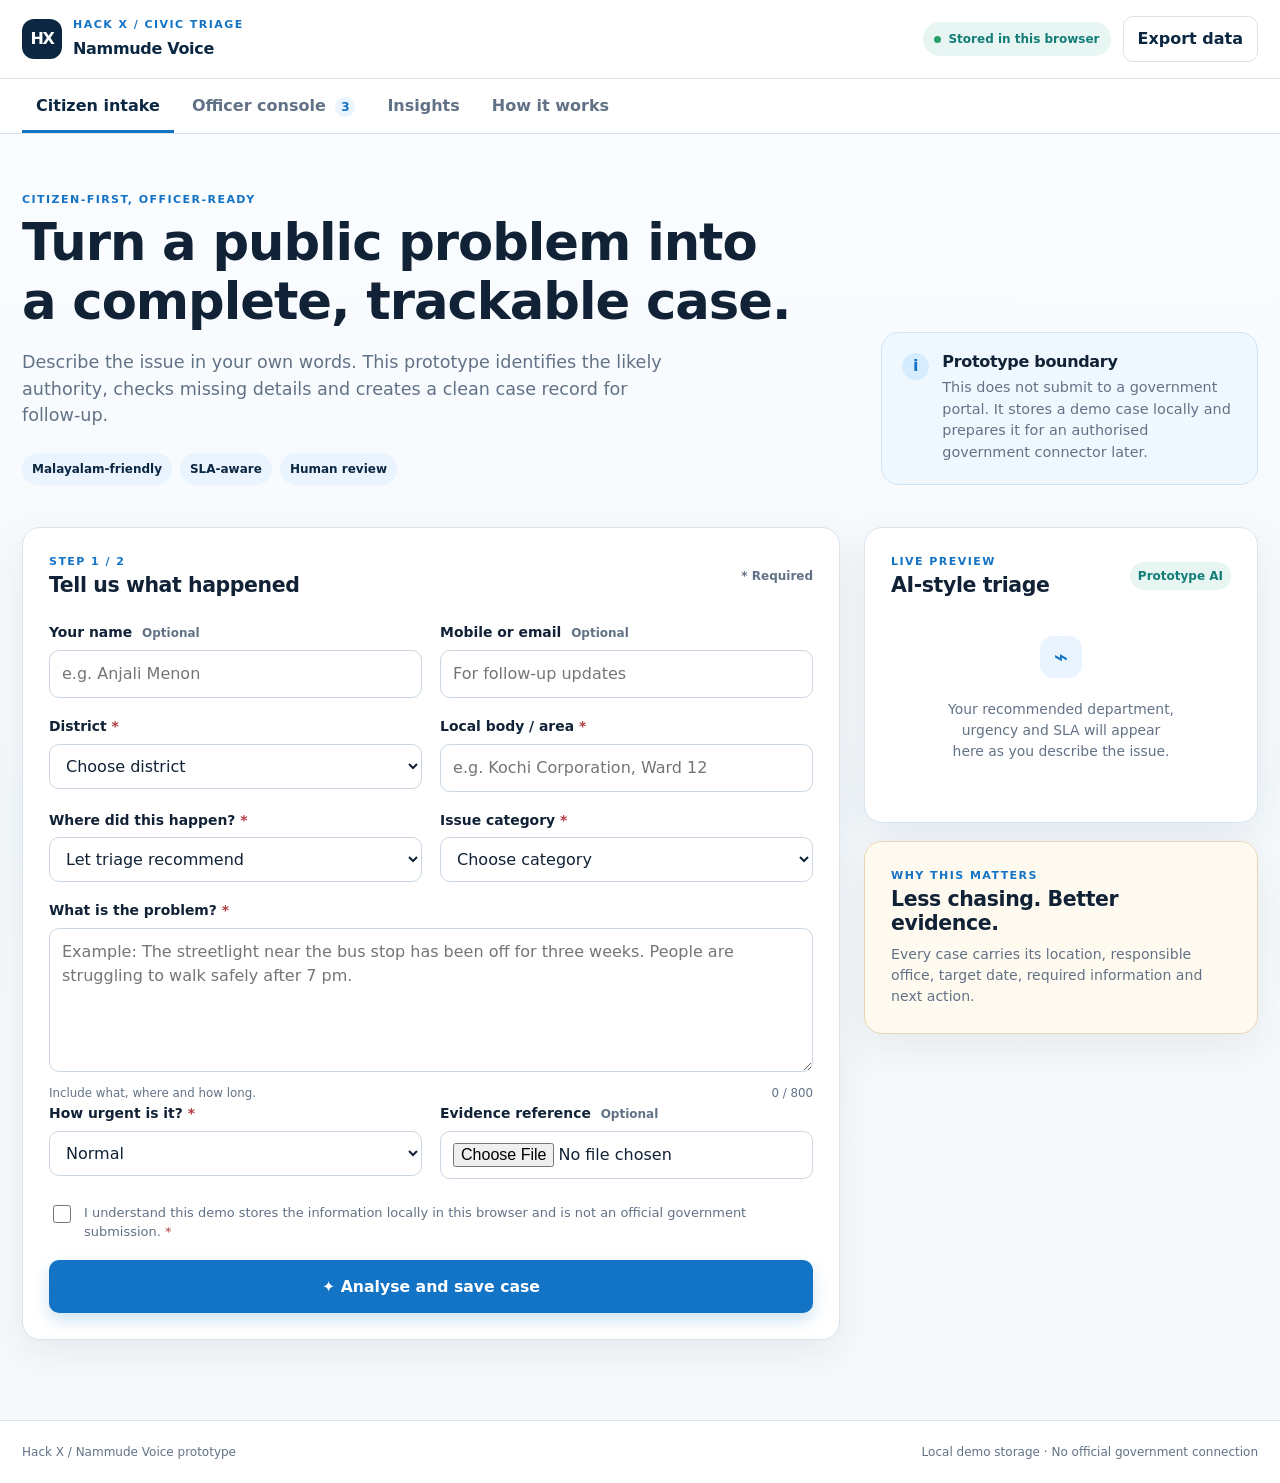
==== index.html @ bf7d6783 "Initial commit of civic triage prototype" ====
<!DOCTYPE html>
<html lang="en"><head><meta http-equiv="Content-Type" content="text/html; charset=UTF-8">
  <meta name="viewport" content="width=device-width, initial-scale=1">
  <meta name="description" content="Hack X civic grievance triage prototype for Kerala-first public service resolution.">
  <title>Hack X | Civic Triage</title>
  <link rel="stylesheet" href="./index_files/styles.css">
</head>
<body>
  <a class="skip-link" href="https://superlative-tiramisu-d3caed.netlify.app/#main-content">Skip to main content</a>

  <header class="topbar">
    <div class="brand-lockup" aria-label="Hack X Civic Triage">
      <div class="brand-mark" aria-hidden="true">HX</div>
      <div>
        <p class="eyebrow">HACK X / CIVIC TRIAGE</p>
        <p class="brand-name">Nammude Voice</p>
      </div>
    </div>
    <div class="topbar-actions">
      <span class="storage-pill"><span class="status-dot" aria-hidden="true"></span> Stored in this browser</span>
      <button class="button button-quiet" id="export-top" type="button">Export data</button>
    </div>
  </header>

  <nav class="main-nav" aria-label="Primary navigation">
    <button class="nav-tab is-active" data-view="citizen" type="button">Citizen intake</button>
    <button class="nav-tab" data-view="officer" type="button">Officer console <span class="nav-count" id="nav-active-count">3</span></button>
    <button class="nav-tab" data-view="insights" type="button">Insights</button>
    <button class="nav-tab" data-view="about" type="button">How it works</button>
  </nav>

  <main id="main-content" class="page-shell">
    <section class="view is-visible" id="view-citizen" aria-labelledby="citizen-title">
      <div class="hero-grid">
        <div class="hero-copy">
          <p class="section-kicker">Citizen-first, officer-ready</p>
          <h1 id="citizen-title">Turn a public problem into a complete, trackable case.</h1>
          <p class="hero-lede">Describe the issue in your own words. This prototype identifies the likely authority, checks missing details and creates a clean case record for follow-up.</p>
          <div class="hero-badges" aria-label="Prototype capabilities">
            <span>Malayalam-friendly</span>
            <span>SLA-aware</span>
            <span>Human review</span>
          </div>
        </div>
        <aside class="hero-note" aria-label="Important prototype note">
          <div class="note-icon" aria-hidden="true">i</div>
          <div>
            <h2>Prototype boundary</h2>
            <p>This does not submit to a government portal. It stores a demo case locally and prepares it for an authorised government connector later.</p>
          </div>
        </aside>
      </div>

      <div class="content-grid intake-layout">
        <form id="complaint-form" class="card form-card" novalidate="">
          <div class="card-heading">
            <div>
              <p class="section-kicker">Step 1 / 2</p>
              <h2>Tell us what happened</h2>
            </div>
            <span class="required-note">* Required</span>
          </div>

          <div class="field-grid two-col">
            <div class="field">
              <label for="citizen-name">Your name <span class="optional">Optional</span></label>
              <input id="citizen-name" name="citizenName" autocomplete="name" placeholder="e.g. Anjali Menon">
            </div>
            <div class="field">
              <label for="citizen-contact">Mobile or email <span class="optional">Optional</span></label>
              <input id="citizen-contact" name="contact" autocomplete="email" placeholder="For follow-up updates">
            </div>
          </div>

          <div class="field-grid two-col">
            <div class="field">
              <label for="district">District <span class="required">*</span></label>
              <select id="district" name="district" required="">
                <option value="">Choose district</option>
                <option>Thiruvananthapuram</option><option>Kollam</option><option>Pathanamthitta</option>
                <option>Alappuzha</option><option>Kottayam</option><option>Idukki</option>
                <option>Ernakulam</option><option>Thrissur</option><option>Palakkad</option>
                <option>Malappuram</option><option>Kozhikode</option><option>Wayanad</option>
                <option>Kannur</option><option>Kasaragod</option>
              </select>
            </div>
            <div class="field">
              <label for="locality">Local body / area <span class="required">*</span></label>
              <input id="locality" name="locality" required="" placeholder="e.g. Kochi Corporation, Ward 12">
            </div>
          </div>

          <div class="field-grid two-col">
            <div class="field">
              <label for="department">Where did this happen? <span class="required">*</span></label>
              <select id="department" name="department" required="">
                <option value="">Let triage recommend</option>
                <option>Local Self Government</option><option>Revenue</option><option>Public Works</option>
                <option>Health and Family Welfare</option><option>General Education</option><option>Home / Police</option>
                <option>Water Resources</option><option>Electricity</option><option>Not sure</option>
              </select>
            </div>
            <div class="field">
              <label for="category">Issue category <span class="required">*</span></label>
              <select id="category" name="category" required="">
                <option value="">Choose category</option>
                <option>Road or streetlight</option><option>Waste or drainage</option><option>Permit or certificate delay</option>
                <option>Land or revenue record</option><option>Water or electricity</option><option>Health service</option>
                <option>Education service</option><option>Police or safety</option><option>Other</option>
              </select>
            </div>
          </div>

          <div class="field">
            <label for="description">What is the problem? <span class="required">*</span></label>
            <textarea id="description" name="description" rows="5" required="" minlength="20" placeholder="Example: The streetlight near the bus stop has been off for three weeks. People are struggling to walk safely after 7 pm."></textarea>
            <div class="field-meta"><span>Include what, where and how long.</span><span id="char-count">0 / 800</span></div>
          </div>

          <div class="field-grid two-col">
            <div class="field">
              <label for="urgency">How urgent is it? <span class="required">*</span></label>
              <select id="urgency" name="urgency" required="">
                <option value="normal">Normal</option><option value="priority">Priority — affecting many people</option><option value="urgent">Urgent — immediate safety risk</option>
              </select>
            </div>
            <div class="field">
              <label for="evidence">Evidence reference <span class="optional">Optional</span></label>
              <input id="evidence" name="evidence" type="file" accept="image/*">
            </div>
          </div>

          <div class="consent-row">
            <input id="consent" name="consent" type="checkbox" required="">
            <label for="consent">I understand this demo stores the information locally in this browser and is not an official government submission. <span class="required">*</span></label>
          </div>
          <p class="form-error" id="form-error" role="alert" hidden=""></p>
          <button class="button button-primary button-large" type="submit"><span aria-hidden="true">✦</span> Analyse and save case</button>
        </form>

        <aside class="triage-column" aria-label="Live triage preview">
          <div class="card triage-card" aria-live="polite">
            <div class="card-heading compact">
              <div><p class="section-kicker">Live preview</p><h2>AI-style triage</h2></div>
              <span class="ai-chip">Prototype AI</span>
            </div>
            <div id="triage-empty" class="empty-state small">
              <div class="empty-icon" aria-hidden="true">⌁</div>
              <p>Your recommended department, urgency and SLA will appear here as you describe the issue.</p>
            </div>
            <div id="triage-result" hidden="">
              <div class="triage-route">
                <div class="route-icon" id="triage-route-icon" aria-hidden="true">L</div>
                <div><span class="label-muted">Recommended owner</span><strong id="triage-department">—</strong><span id="triage-reason" class="helper-text">—</span></div>
              </div>
              <div class="metric-row">
                <div class="metric-box"><span class="label-muted">Priority</span><strong id="triage-priority">—</strong></div>
                <div class="metric-box"><span class="label-muted">Target SLA</span><strong id="triage-sla">—</strong></div>
              </div>
              <div class="confidence-line"><span>Routing confidence</span><strong id="triage-confidence">—</strong></div>
              <div class="confidence-track"><span id="triage-confidence-bar"></span></div>
              <div class="triage-checklist"><p class="label-muted">Case readiness</p><ul id="readiness-list"></ul></div>
            </div>
          </div>
          <div class="card promise-card">
            <p class="section-kicker">Why this matters</p>
            <h2>Less chasing. Better evidence.</h2>
            <p>Every case carries its location, responsible office, target date, required information and next action.</p>
          </div>
        </aside>
      </div>
    </section>

    <section class="view" id="view-officer" aria-labelledby="officer-title" hidden="">
      <div class="view-heading">
        <div><p class="section-kicker">Officer workspace</p><h1 id="officer-title">Resolve the right cases first.</h1><p>One queue for priority, SLA risk and citizen follow-up.</p></div>
        <div class="view-actions"><button class="button button-secondary" id="seed-demo" type="button">Restore demo cases</button><button class="button button-quiet" id="export-officer" type="button">Export JSON</button></div>
      </div>
      <div class="stats-grid" id="stats-grid"><article class="stat-card blue"><span class="label-muted">Active cases</span><strong>3</strong><p>Needs an officer action</p></article><article class="stat-card red"><span class="label-muted">SLA at risk</span><strong>2</strong><p>Due within 48 hours or overdue</p></article><article class="stat-card amber"><span class="label-muted">Priority queue</span><strong>2</strong><p>Urgent and priority cases</p></article><article class="stat-card teal"><span class="label-muted">Resolved</span><strong>1</strong><p>Citizen-facing outcome recorded</p></article></div>
      <div class="card queue-card">
        <div class="queue-toolbar">
          <div><h2>Case queue</h2><p class="helper-text">Select a case to review triage, add an action and update its status.</p></div>
          <div class="toolbar-controls"><label class="sr-only" for="case-search">Search cases</label><input id="case-search" placeholder="Search ID, area or issue"><label class="sr-only" for="case-filter">Filter cases</label><select id="case-filter"><option value="all">All cases</option><option value="active">Active only</option><option value="priority">Priority and urgent</option><option value="sla">SLA at risk</option><option value="resolved">Resolved</option></select></div>
        </div>
        <div class="case-list" id="case-list"><article class="case-row" data-case-id="HX-260820-0714">
        <div><span class="case-id">HX-260820-0714</span><strong>Kottayam Municipality, Ward 4</strong><p>Kottayam</p></div>
        <div><span class="priority-badge urgent">Urgent</span><strong>Waste or drainage</strong><p>Open waste has accumulated beside the public drain near the market. The smell is affecting…</p></div>
        <div><span class="label-muted">Owner</span><strong>Local Self Government</strong><p>Sanitation response team</p></div>
        <div><span class="label-muted">SLA</span><span class="status-badge rejected">10d overdue</span><p>Due 23 Aug 2026</p></div>
        <button class="button button-secondary" type="button" data-open-case="HX-260820-0714">Review</button>
      </article><article class="case-row" data-case-id="HX-260825-1042">
        <div><span class="case-id">HX-260825-1042</span><strong>Kochi Corporation, Ward 12</strong><p>Ernakulam</p></div>
        <div><span class="priority-badge priority">Priority</span><strong>Road or streetlight</strong><p>The streetlight near the bus stop has been off for three weeks. Older people and students …</p></div>
        <div><span class="label-muted">Owner</span><strong>Local Self Government</strong><p>Ward service desk</p></div>
        <div><span class="label-muted">SLA</span><span class="status-badge rejected">4d overdue</span><p>Due 29 Aug 2026</p></div>
        <button class="button button-secondary" type="button" data-open-case="HX-260825-1042">Review</button>
      </article><article class="case-row" data-case-id="HX-260817-0522">
        <div><span class="case-id">HX-260817-0522</span><strong>Government Higher Secondary School</strong><p>Thrissur</p></div>
        <div><span class="priority-badge priority">Priority</span><strong>Education service</strong><p>The disability certificate support desk has not replied to the student application even af…</p></div>
        <div><span class="label-muted">Owner</span><strong>General Education</strong><p>School nodal officer</p></div>
        <div><span class="label-muted">SLA</span><span class="status-badge resolved">Resolved</span><p>Due 31 Aug 2026</p></div>
        <button class="button button-secondary" type="button" data-open-case="HX-260817-0522">Review</button>
      </article><article class="case-row" data-case-id="HX-260824-0881">
        <div><span class="case-id">HX-260824-0881</span><strong>Tirur Village Office</strong><p>Malappuram</p></div>
        <div><span class="priority-badge normal">Normal</span><strong>Land or revenue record</strong><p>My land tax receipt and mutation request have been pending since the application was submi…</p></div>
        <div><span class="label-muted">Owner</span><strong>Revenue</strong><p>Revenue nodal desk</p></div>
        <div><span class="label-muted">SLA</span><span class="status-badge progress">13d left</span><p>Due 14 Sept 2026</p></div>
        <button class="button button-secondary" type="button" data-open-case="HX-260824-0881">Review</button>
      </article></div>
      </div>
      <div class="case-detail-drawer" id="case-detail" role="dialog" aria-modal="true" aria-label="Case review" tabindex="-1" hidden=""></div>
    </section>

    <section class="view" id="view-insights" aria-labelledby="insights-title" hidden="">
      <div class="view-heading"><div><p class="section-kicker">System intelligence</p><h1 id="insights-title">See the pressure points.</h1><p>Prototype analytics separate volume, delay and citizen experience.</p></div><div class="insight-date" id="insight-date">Updated 02 Sept 2026, 10:37 am</div></div>
      <div class="insights-grid">
        <div class="card chart-card"><div class="card-heading compact"><div><p class="section-kicker">Routing demand</p><h2>Cases by owner</h2></div></div><div id="department-chart" class="bar-chart"><div class="bar-item"><span>Local Self Government</span><div class="bar-track"><div class="bar-fill" style="width:100%"></div></div><span class="bar-number">2</span></div><div class="bar-item"><span>Revenue</span><div class="bar-track"><div class="bar-fill" style="width:50%"></div></div><span class="bar-number">1</span></div><div class="bar-item"><span>General Education</span><div class="bar-track"><div class="bar-fill" style="width:50%"></div></div><span class="bar-number">1</span></div></div></div>
        <div class="card chart-card"><div class="card-heading compact"><div><p class="section-kicker">Citizen experience</p><h2>Case outcomes</h2></div></div><div id="outcome-chart" class="outcome-chart"><div class="outcome-item"><strong>1</strong><span>New</span></div><div class="outcome-item"><strong>2</strong><span>In progress</span></div><div class="outcome-item"><strong>1</strong><span>Resolved</span></div></div></div>
        <div class="card chart-card full-width"><div class="card-heading compact"><div><p class="section-kicker">Root-cause signal</p><h2>What Hack X should help government fix</h2></div></div><div id="root-cause-list" class="root-cause-list"><div class="root-cause"><strong>Routing uncertainty <span class="nav-count">0</span></strong><p>Improve department selection and authority mapping.</p></div><div class="root-cause"><strong>Missing evidence <span class="nav-count">0</span></strong><p>Prompt for application numbers, photos or location proof.</p></div><div class="root-cause"><strong>SLA pressure <span class="nav-count">2</span></strong><p>Escalate ageing cases before the deadline.</p></div><div class="root-cause"><strong>Cross-office handoff <span class="nav-count">1</span></strong><p>Keep one accountable case owner across offices.</p></div><div class="root-cause"><strong>Citizen follow-up <span class="nav-count">1</span></strong><p>Record the evidence behind every closure.</p></div><div class="root-cause"><strong>Language access <span class="nav-count">0</span></strong><p>Add Malayalam voice and assisted call-centre support in the next pilot.</p></div></div></div>
      </div>
    </section>

    <section class="view" id="view-about" aria-labelledby="about-title" hidden="">
      <div class="view-heading"><div><p class="section-kicker">Prototype architecture</p><h1 id="about-title">Built to complement official portals.</h1><p>Hack X is the triage and resolution intelligence layer between citizens, officers and authorised government systems.</p></div></div>
      <div class="architecture-grid">
        <article class="card architecture-card"><span class="step-number">01</span><h2>Citizen intake</h2><p>Voice, Malayalam, English, WhatsApp-style text, location and evidence are converted into structured case data.</p></article>
        <article class="card architecture-card"><span class="step-number">02</span><h2>Human-readable triage</h2><p>Rules recommend the department, urgency and SLA while keeping confidence and reasoning visible to the reviewer.</p></article>
        <article class="card architecture-card"><span class="step-number">03</span><h2>Officer action</h2><p>Officers get a prioritised queue, missing-information prompts, handoff ownership and scheduled follow-up.</p></article>
        <article class="card architecture-card"><span class="step-number">04</span><h2>Measured resolution</h2><p>Management sees repeat complaints, SLA risk, citizen confirmation and root causes—not only closure counts.</p></article>
      </div>
      <div class="card safety-card"><div class="note-icon" aria-hidden="true">✓</div><div><h2>Safety boundary</h2><p>The AI-style classifier is a transparent demo heuristic. It must not make final legal, disciplinary, eligibility, police-investigation or corruption findings. An authorised human must approve routing, replies and closure.</p></div></div>
    </section>
  </main>

  <footer class="footer"><p>Hack X / Nammude Voice prototype</p><p>Local demo storage · No official government connection</p></footer>
  <div class="toast" id="toast" role="status" aria-live="polite" hidden=""></div>
 <script src="./index_files/app.js"></script>
</body></html>
---- index_files/styles.css ----
:root {
  --ink: #112236;
  --muted: #627286;
  --line: #d9e3ec;
  --soft: #f4f8fb;
  --paper: #ffffff;
  --navy: #0b2741;
  --blue: #1373c5;
  --blue-soft: #eaf4ff;
  --teal: #147d78;
  --teal-soft: #e7f6f3;
  --amber: #a46213;
  --amber-soft: #fff4dd;
  --red: #b23a42;
  --red-soft: #fff0f1;
  --shadow: 0 14px 40px rgba(24, 48, 77, .08);
  --radius: 18px;
  font-family: Inter, ui-sans-serif, system-ui, -apple-system, BlinkMacSystemFont, "Segoe UI", sans-serif;
  color: var(--ink);
  background: #f7fafc;
  font-synthesis: none;
}

* { box-sizing: border-box; }
html { scroll-behavior: smooth; }
body { margin: 0; min-width: 320px; background: linear-gradient(180deg, #fbfdff 0%, #f5f9fc 55%, #f7fafc 100%); line-height: 1.5; }
button, input, select, textarea { font: inherit; }
button { cursor: pointer; }
button:focus-visible, input:focus-visible, select:focus-visible, textarea:focus-visible, a:focus-visible { outline: 3px solid #86c9ff; outline-offset: 2px; }
h1, h2, h3, p { margin-top: 0; }
h1, h2, h3 { line-height: 1.16; letter-spacing: -.02em; }
h1 { font-size: clamp(2rem, 4vw, 3.9rem); max-width: 770px; margin-bottom: 18px; }
h2 { font-size: 1.28rem; margin-bottom: 8px; }
p { color: var(--muted); }

.skip-link { position: absolute; left: 14px; top: -60px; background: var(--navy); color: white; padding: 10px 14px; border-radius: 0 0 8px 8px; z-index: 20; }
.skip-link:focus { top: 0; }
.topbar { min-height: 78px; display: flex; align-items: center; justify-content: space-between; gap: 20px; padding: 16px max(22px, calc((100vw - 1240px) / 2)); background: rgba(255,255,255,.93); border-bottom: 1px solid var(--line); }
.brand-lockup, .topbar-actions, .hero-badges, .view-actions, .toolbar-controls, .card-heading, .confidence-line, .consent-row, .triage-route, .footer { display: flex; align-items: center; }
.brand-lockup { gap: 11px; }
.brand-mark { width: 40px; height: 40px; display: grid; place-items: center; border-radius: 12px; color: white; font-weight: 850; background: var(--navy); letter-spacing: -.08em; }
.eyebrow, .section-kicker { margin: 0 0 4px; color: var(--blue); font-size: .69rem; font-weight: 800; letter-spacing: .13em; text-transform: uppercase; }
.brand-name { margin: 0; color: var(--navy); font-weight: 800; letter-spacing: -.02em; }
.topbar-actions { gap: 12px; }
.storage-pill, .ai-chip, .hero-badges span, .required-note, .optional, .nav-count { border-radius: 999px; font-size: .75rem; font-weight: 750; }
.storage-pill { display: inline-flex; align-items: center; gap: 7px; padding: 8px 11px; color: var(--teal); background: var(--teal-soft); }
.status-dot { width: 7px; height: 7px; border-radius: 50%; background: #26a269; }
.main-nav { position: sticky; top: 0; z-index: 10; display: flex; gap: 4px; padding: 0 max(22px, calc((100vw - 1240px) / 2)); background: rgba(255,255,255,.94); border-bottom: 1px solid var(--line); backdrop-filter: blur(12px); }
.nav-tab { border: 0; border-bottom: 3px solid transparent; padding: 15px 14px 12px; color: var(--muted); background: transparent; font-weight: 720; }
.nav-tab:hover, .nav-tab.is-active { color: var(--navy); border-bottom-color: var(--blue); }
.nav-count { display: inline-grid; place-items: center; min-width: 20px; height: 20px; margin-left: 4px; color: var(--blue); background: var(--blue-soft); }
.page-shell { width: min(1240px, calc(100% - 44px)); margin: 0 auto; padding: 58px 0 80px; }
.view { display: none; animation: fade-in .22s ease; }
.view.is-visible { display: block; }
.view[hidden] { display: none; }
@keyframes fade-in { from { opacity: .2; transform: translateY(5px); } to { opacity: 1; transform: translateY(0); } }
.hero-grid { display: grid; grid-template-columns: minmax(0, 1.5fr) minmax(280px, .7fr); align-items: end; gap: 52px; margin-bottom: 42px; }
.hero-lede { max-width: 650px; font-size: 1.1rem; }
.hero-badges { flex-wrap: wrap; gap: 8px; margin-top: 24px; }
.hero-badges span { padding: 7px 10px; color: var(--navy); background: var(--blue-soft); }
.hero-note, .safety-card { display: flex; gap: 13px; align-items: flex-start; padding: 20px; border: 1px solid #cfe3f2; border-radius: var(--radius); background: #f0f8ff; }
.hero-note h2, .safety-card h2 { font-size: 1rem; margin-bottom: 6px; }
.hero-note p, .safety-card p { margin-bottom: 0; font-size: .9rem; }
.note-icon { flex: 0 0 27px; width: 27px; height: 27px; display: grid; place-items: center; border-radius: 50%; color: var(--blue); background: #d6edff; font-weight: 900; }
.content-grid { display: grid; gap: 24px; }
.intake-layout { grid-template-columns: minmax(0, 1.35fr) minmax(280px, .65fr); align-items: start; }
.card { border: 1px solid var(--line); border-radius: var(--radius); background: var(--paper); box-shadow: var(--shadow); }
.form-card, .triage-card, .promise-card, .chart-card, .architecture-card, .queue-card { padding: 26px; }
.card-heading { justify-content: space-between; gap: 18px; margin-bottom: 24px; }
.card-heading.compact { margin-bottom: 18px; }
.card-heading h2 { margin-bottom: 0; }
.required-note { color: var(--muted); font-weight: 600; }
.required { color: var(--red); }
.field-grid { display: grid; gap: 18px; margin-bottom: 18px; }
.two-col { grid-template-columns: repeat(2, minmax(0, 1fr)); }
.field { min-width: 0; }
.field label { display: block; margin-bottom: 7px; color: var(--ink); font-size: .87rem; font-weight: 750; }
.optional { margin-left: 5px; color: var(--muted); font-weight: 600; }
input, select, textarea { width: 100%; border: 1px solid #cad7e2; border-radius: 10px; padding: 11px 12px; color: var(--ink); background: white; transition: border-color .15s, box-shadow .15s; }
input:hover, select:hover, textarea:hover { border-color: #9db5c8; }
input:focus, select:focus, textarea:focus { border-color: var(--blue); box-shadow: 0 0 0 4px rgba(19,115,197,.12); outline: none; }
textarea { min-height: 130px; resize: vertical; }
.field-meta { display: flex; justify-content: space-between; gap: 10px; margin-top: 6px; color: var(--muted); font-size: .74rem; }
.consent-row { align-items: flex-start; gap: 10px; margin: 24px 0 18px; }
.consent-row input { flex: 0 0 auto; width: 18px; height: 18px; margin-top: 2px; accent-color: var(--blue); }
.consent-row label { color: var(--muted); font-size: .81rem; }
.form-error { padding: 10px 12px; margin-bottom: 16px; border-radius: 9px; color: var(--red); background: var(--red-soft); font-size: .86rem; }
.button { border: 1px solid transparent; border-radius: 10px; padding: 10px 14px; font-weight: 780; transition: transform .15s, box-shadow .15s, background .15s; }
.button:hover { transform: translateY(-1px); }
.button-primary { color: white; background: var(--blue); box-shadow: 0 7px 16px rgba(19,115,197,.2); }
.button-primary:hover { background: #0d64ad; }
.button-secondary { color: var(--navy); border-color: #c5dbea; background: white; }
.button-quiet { color: var(--navy); border-color: var(--line); background: white; }
.button-large { width: 100%; padding: 14px 16px; font-size: .98rem; }
.triage-column { display: grid; gap: 18px; position: sticky; top: 74px; }
.ai-chip { padding: 5px 8px; color: var(--teal); background: var(--teal-soft); }
.empty-state { display: grid; place-items: center; min-height: 180px; text-align: center; }
.empty-state.small { min-height: 180px; padding: 15px; }
.empty-state p { max-width: 230px; font-size: .87rem; }
.empty-icon { display: grid; place-items: center; width: 42px; height: 42px; margin-bottom: 12px; border-radius: 13px; color: var(--blue); background: var(--blue-soft); font-size: 1.5rem; font-weight: 800; }
.triage-route { align-items: flex-start; gap: 12px; padding-bottom: 19px; border-bottom: 1px solid var(--line); }
.route-icon { flex: 0 0 39px; width: 39px; height: 39px; display: grid; place-items: center; border-radius: 12px; color: var(--blue); background: var(--blue-soft); font-weight: 900; }
.label-muted { display: block; color: var(--muted); font-size: .73rem; font-weight: 650; }
.triage-route strong { display: block; margin: 2px 0 3px; }
.helper-text { color: var(--muted); font-size: .82rem; }
.metric-row { display: grid; grid-template-columns: 1fr 1fr; gap: 10px; margin: 18px 0; }
.metric-box { padding: 12px; border-radius: 11px; background: var(--soft); }
.metric-box strong { display: block; margin-top: 4px; font-size: .96rem; }
.confidence-line { justify-content: space-between; margin-bottom: 7px; font-size: .78rem; color: var(--muted); }
.confidence-line strong { color: var(--teal); }
.confidence-track { height: 7px; overflow: hidden; border-radius: 99px; background: #e7edf2; }
.confidence-track span { display: block; width: 0; height: 100%; border-radius: inherit; background: var(--teal); transition: width .25s ease; }
.triage-checklist { margin-top: 20px; padding-top: 17px; border-top: 1px solid var(--line); }
.triage-checklist ul { padding: 0; margin: 7px 0 0; list-style: none; }
.triage-checklist li { display: flex; align-items: flex-start; gap: 8px; margin: 7px 0; color: var(--muted); font-size: .81rem; }
.triage-checklist li::before { content: "✓"; color: var(--teal); font-weight: 900; }
.triage-checklist li.missing::before { content: "!"; color: var(--amber); }
.promise-card { border-color: #e8d7b2; background: #fffaf0; }
.promise-card h2 { max-width: 230px; }
.promise-card p:last-child { margin-bottom: 0; font-size: .88rem; }

.view-heading { display: flex; justify-content: space-between; align-items: end; gap: 24px; margin-bottom: 30px; }
.view-heading h1 { font-size: clamp(2rem, 4vw, 3rem); margin-bottom: 9px; }
.view-heading p:last-child { margin-bottom: 0; }
.view-actions { gap: 9px; flex-wrap: wrap; }
.stats-grid { display: grid; grid-template-columns: repeat(4, 1fr); gap: 14px; margin-bottom: 20px; }
.stat-card { padding: 20px; border: 1px solid var(--line); border-radius: 15px; background: white; }
.stat-card strong { display: block; margin: 4px 0 3px; font-size: 2rem; color: var(--navy); letter-spacing: -.05em; }
.stat-card p { margin: 0; font-size: .8rem; }
.stat-card.blue { border-top: 4px solid var(--blue); }.stat-card.red { border-top: 4px solid var(--red); }.stat-card.amber { border-top: 4px solid var(--amber); }.stat-card.teal { border-top: 4px solid var(--teal); }
.queue-toolbar { display: flex; justify-content: space-between; align-items: end; gap: 20px; padding-bottom: 20px; border-bottom: 1px solid var(--line); }
.queue-toolbar h2 { margin-bottom: 4px; }
.toolbar-controls { align-items: stretch; gap: 8px; min-width: min(100%, 470px); }
.toolbar-controls input { min-width: 200px; }
.case-list { display: grid; gap: 10px; padding-top: 16px; }
.case-row { display: grid; grid-template-columns: 1.1fr 1.7fr .8fr .9fr auto; align-items: center; gap: 15px; padding: 16px; border: 1px solid #e3ebf1; border-radius: 13px; background: #fff; }
.case-row:hover { border-color: #b4d2e7; background: #fbfdff; }
.case-id { color: var(--blue); font-size: .75rem; font-weight: 800; letter-spacing: .05em; }
.case-row strong { display: block; margin: 2px 0; font-size: .91rem; }
.case-row p { margin: 0; font-size: .77rem; }
.status-badge, .priority-badge { display: inline-flex; align-items: center; width: fit-content; padding: 5px 8px; border-radius: 999px; font-size: .71rem; font-weight: 800; }
.status-badge.new { color: var(--blue); background: var(--blue-soft); }.status-badge.progress { color: var(--amber); background: var(--amber-soft); }.status-badge.resolved { color: var(--teal); background: var(--teal-soft); }.status-badge.rejected { color: var(--red); background: var(--red-soft); }
.priority-badge.normal { color: var(--muted); background: var(--soft); }.priority-badge.priority { color: var(--amber); background: var(--amber-soft); }.priority-badge.urgent { color: var(--red); background: var(--red-soft); }
.case-row .button { padding: 8px 10px; font-size: .78rem; }
.case-detail-drawer { position: fixed; z-index: 15; inset: 0 0 0 auto; width: min(540px, 100%); overflow-y: auto; padding: 28px; border-left: 1px solid var(--line); background: white; box-shadow: -18px 0 50px rgba(11,39,65,.18); animation: drawer-in .2s ease; }
@keyframes drawer-in { from { transform: translateX(100%); } to { transform: translateX(0); } }
.drawer-backdrop { position: fixed; z-index: 14; inset: 0; background: rgba(11,39,65,.35); }
.drawer-head { display: flex; justify-content: space-between; gap: 15px; align-items: flex-start; padding-bottom: 17px; border-bottom: 1px solid var(--line); }
.drawer-head h2 { margin: 4px 0; }.drawer-close { border: 0; border-radius: 8px; padding: 7px 10px; color: var(--muted); background: var(--soft); }
.detail-block { padding: 18px 0; border-bottom: 1px solid var(--line); }.detail-block h3 { font-size: .82rem; color: var(--navy); margin-bottom: 9px; }.detail-block p { font-size: .88rem; margin-bottom: 8px; }.detail-grid { display: grid; grid-template-columns: 1fr 1fr; gap: 12px; }.detail-grid p { margin: 3px 0 0; color: var(--ink); font-weight: 700; }
.detail-form { display: grid; gap: 13px; margin-top: 18px; }.detail-form label { color: var(--ink); font-size: .82rem; font-weight: 750; }.detail-form textarea { min-height: 90px; }.drawer-actions { display: flex; gap: 8px; flex-wrap: wrap; margin-top: 14px; }
.empty-queue { padding: 40px 20px; text-align: center; border: 1px dashed #bfd1df; border-radius: 12px; }.empty-queue p { margin-bottom: 0; }

.insight-date { color: var(--muted); font-size: .82rem; }.insights-grid { display: grid; grid-template-columns: 1fr 1fr; gap: 20px; }.full-width { grid-column: 1 / -1; }.bar-chart { display: grid; gap: 14px; }.bar-item { display: grid; grid-template-columns: 170px 1fr 35px; align-items: center; gap: 10px; font-size: .79rem; }.bar-track { height: 10px; overflow: hidden; border-radius: 99px; background: #e9f0f5; }.bar-fill { height: 100%; border-radius: inherit; background: linear-gradient(90deg, #2d9ad7, #147d78); }.bar-number { text-align: right; color: var(--navy); font-weight: 800; }.outcome-chart { display: grid; grid-template-columns: repeat(3, 1fr); gap: 12px; }.outcome-item { min-height: 120px; display: flex; flex-direction: column; justify-content: end; padding: 14px; border-radius: 13px; background: var(--soft); }.outcome-item strong { font-size: 2rem; color: var(--navy); letter-spacing: -.06em; }.outcome-item span { color: var(--muted); font-size: .76rem; font-weight: 700; }.root-cause-list { display: grid; grid-template-columns: repeat(3, 1fr); gap: 12px; }.root-cause { padding: 15px; border-radius: 12px; background: var(--soft); }.root-cause strong { display: block; margin-bottom: 4px; }.root-cause p { margin: 0; font-size: .8rem; }
.architecture-grid { display: grid; grid-template-columns: repeat(4, 1fr); gap: 14px; margin-bottom: 20px; }.architecture-card { position: relative; min-height: 220px; padding-top: 54px; }.step-number { position: absolute; top: 22px; left: 26px; color: var(--blue); font-weight: 900; letter-spacing: .08em; }.architecture-card p { font-size: .88rem; }.safety-card { background: #f1fbf6; border-color: #c8e7d7; }.safety-card .note-icon { color: var(--teal); background: #d5f2e2; }
.footer { justify-content: space-between; gap: 20px; padding: 22px max(22px, calc((100vw - 1240px) / 2)); border-top: 1px solid var(--line); background: white; }.footer p { margin: 0; font-size: .75rem; }
.toast { position: fixed; right: 22px; bottom: 22px; z-index: 30; max-width: min(380px, calc(100vw - 44px)); padding: 13px 16px; border: 1px solid #b9d8ee; border-radius: 12px; color: var(--navy); background: white; box-shadow: var(--shadow); font-size: .86rem; font-weight: 700; }
.sr-only { position: absolute; width: 1px; height: 1px; padding: 0; margin: -1px; overflow: hidden; clip: rect(0,0,0,0); white-space: nowrap; border: 0; }

@media (max-width: 980px) {
  .hero-grid, .intake-layout { grid-template-columns: 1fr; gap: 25px; }
  .triage-column { position: static; grid-template-columns: 1fr 1fr; }
  .stats-grid { grid-template-columns: repeat(2, 1fr); }
  .case-row { grid-template-columns: 1fr 1.6fr .8fr auto; }.case-row > :nth-child(4) { display: none; }
  .architecture-grid { grid-template-columns: repeat(2, 1fr); }
}
@media (max-width: 680px) {
  .topbar { align-items: flex-start; }.topbar-actions { align-items: flex-end; flex-direction: column; gap: 7px; }.storage-pill { font-size: .68rem; }
  .main-nav { overflow-x: auto; }.nav-tab { flex: 0 0 auto; padding-inline: 11px; font-size: .82rem; }
  .page-shell { width: min(100% - 28px, 1240px); padding-top: 36px; }.hero-grid { margin-bottom: 29px; }.hero-lede { font-size: 1rem; }
  .form-card, .triage-card, .promise-card, .chart-card, .architecture-card, .queue-card { padding: 20px; }.two-col, .triage-column, .insights-grid { grid-template-columns: 1fr; }.full-width { grid-column: auto; }
  .view-heading, .queue-toolbar { align-items: flex-start; flex-direction: column; }.view-actions, .toolbar-controls { width: 100%; }.toolbar-controls { flex-direction: column; min-width: 0; }.toolbar-controls input { min-width: 0; }
  .stats-grid, .architecture-grid { grid-template-columns: 1fr 1fr; }.case-row { grid-template-columns: 1fr auto; gap: 9px; }.case-row > :nth-child(2), .case-row > :nth-child(3) { grid-column: 1 / -1; }.case-row > :nth-child(4) { display: block; }.case-row > .button { grid-row: 1 / span 2; grid-column: 2; }
  .bar-item { grid-template-columns: 105px 1fr 27px; }.root-cause-list { grid-template-columns: 1fr; }.outcome-chart { gap: 7px; }.outcome-item { padding: 10px; }.outcome-item strong { font-size: 1.6rem; }.footer { align-items: flex-start; flex-direction: column; gap: 5px; }
}
@media (max-width: 420px) { .stats-grid, .architecture-grid { grid-template-columns: 1fr; }.topbar { padding-inline: 14px; }.brand-name { font-size: .9rem; }.page-shell { width: calc(100% - 20px); } }
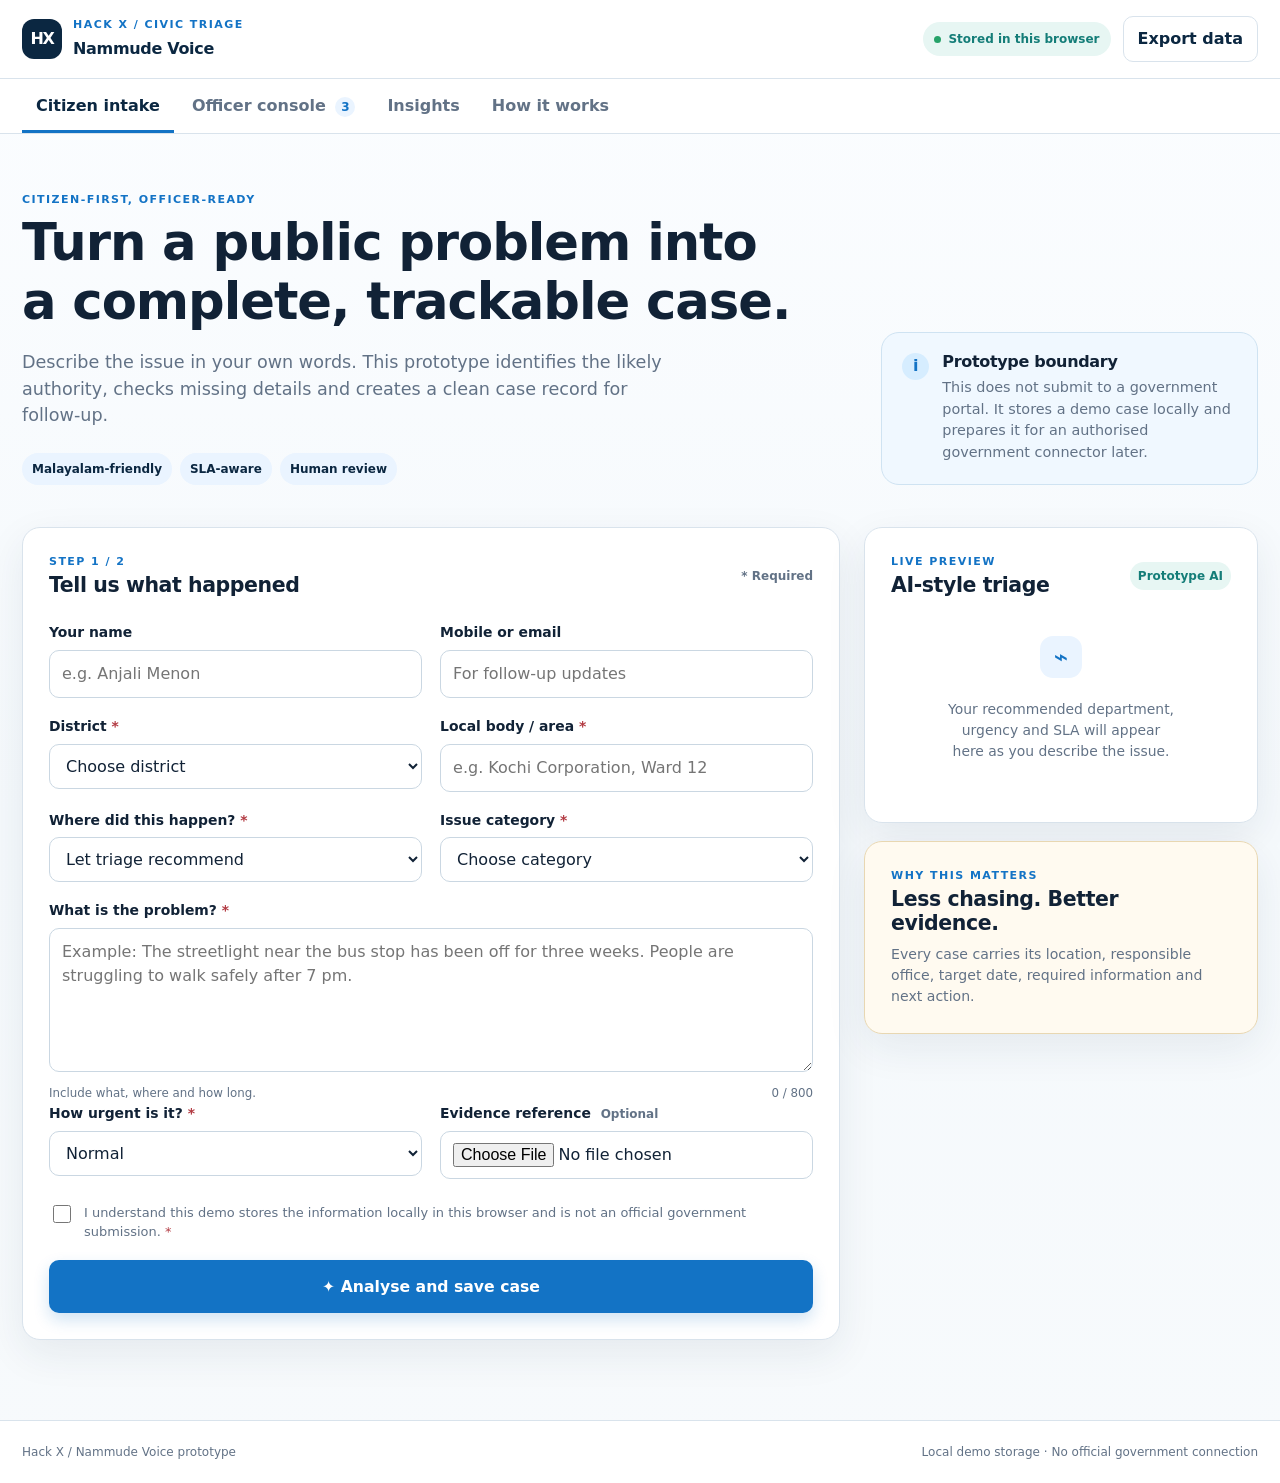
==== commit 0504382d: "Update citizen form fields" ====
--- a/index.html
+++ b/index.html
@@ -63,11 +63,11 @@
 
           <div class="field-grid two-col">
             <div class="field">
-              <label for="citizen-name">Your name <span class="optional">Optional</span></label>
+              <label for="citizen-name">Your name </label>
               <input id="citizen-name" name="citizenName" autocomplete="name" placeholder="e.g. Anjali Menon">
             </div>
             <div class="field">
-              <label for="citizen-contact">Mobile or email <span class="optional">Optional</span></label>
+              <label for="citizen-contact">Mobile or email </label>
               <input id="citizen-contact" name="contact" autocomplete="email" placeholder="For follow-up updates">
             </div>
           </div>
